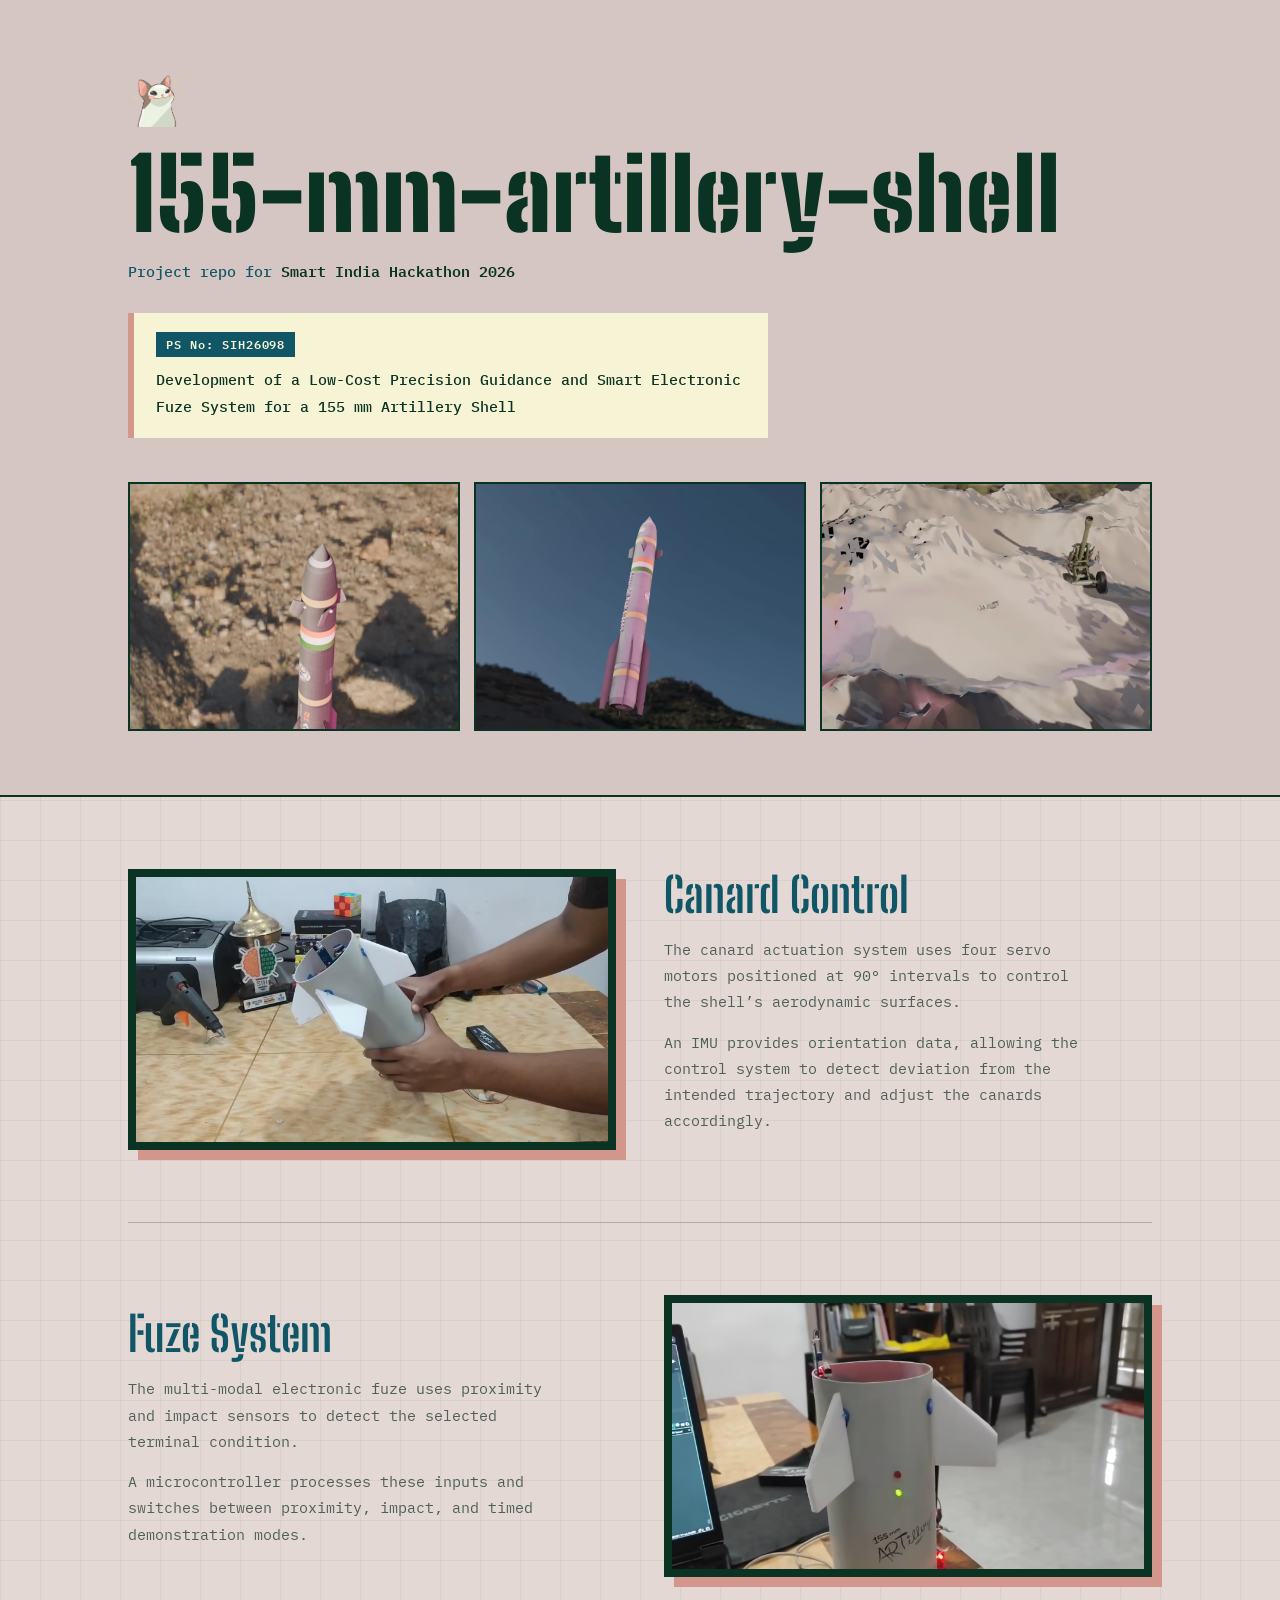
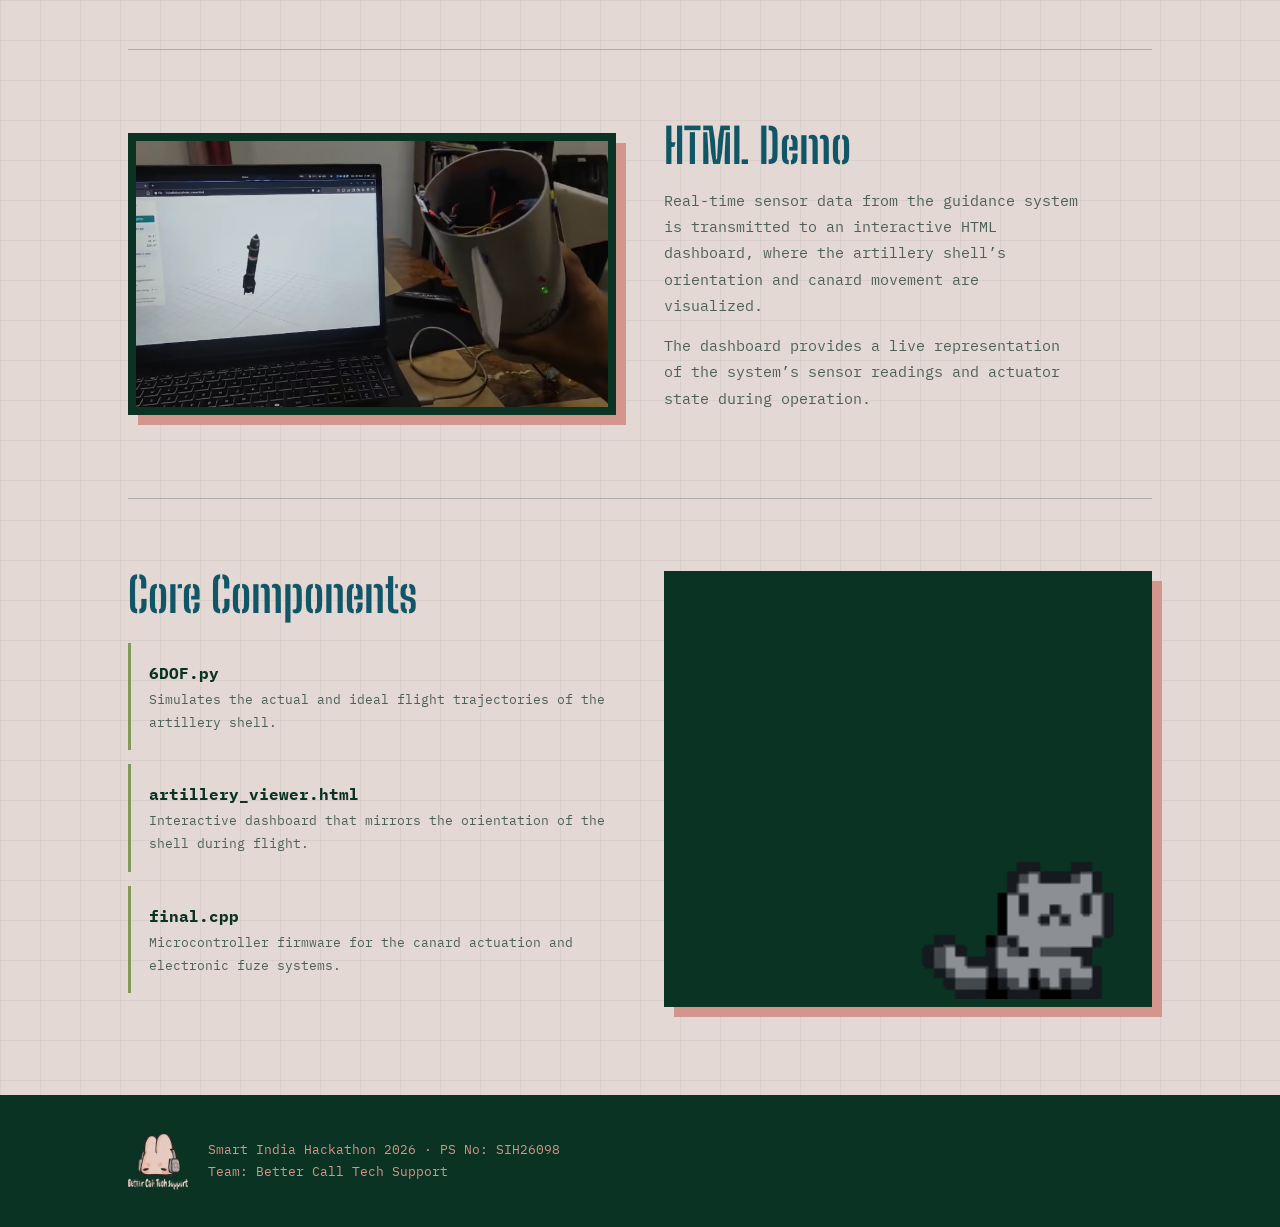
==== index.html @ 34a6c44f "Add files via upload" ====
<!DOCTYPE html>
<html lang="en">

<head>
    <meta charset="UTF-8">
    <meta name="viewport" content="width=device-width, initial-scale=1">
    <title>155-mm-artillery-shell · Smart India Hackathon 2026</title>
    <link rel="icon" href="assets/images/catt.png">
    <link rel="preconnect" href="https://fonts.googleapis.com">
    <link rel="preconnect" href="https://fonts.gstatic.com" crossorigin>
    <link
        href="https://fonts.googleapis.com/css2?family=Big+Shoulders+Stencil+Display:wght@700;900&family=IBM+Plex+Mono:wght@400;500;600&display=swap"
        rel="stylesheet">
    <link rel="stylesheet" href="style.css">
</head>

<body>

    <header class="hero">
        <div class="wrap">
            <img class="hero-logo" src="assets/images/catt.png" alt="Project logo">
            <h1>155-mm-artillery-shell</h1>
            <p class="event">Project repo for <em>Smart India Hackathon 2026</em></p>
            <div class="brief">
                <span class="brief-id">PS No: SIH26098</span>
                <p><em>Development of a Low-Cost Precision Guidance and Smart Electronic Fuze System for a 155 mm
                        Artillery Shell</em></p>
            </div>
            <div class="reel">
                <img src="assets/demo-videos/canard-view.avif" alt="Canard view">
                <img src="assets/demo-videos/skyview.avif" alt="Sky view">
                <img src="assets/demo-videos/artillery-impact.avif" alt="Artillery impact">
            </div>
        </div>
    </header>

    <main class="wrap">

        <section class="feature">
            <figure class="frame"><img src="assets/demo-videos/canard-demo.avif" alt="Canard control demo"></figure>
            <div class="copy">
                <h2>Canard Control</h2>
                <p>The canard actuation system uses four servo motors positioned at 90° intervals to control the shell’s
                    aerodynamic surfaces.</p>
                <p>An IMU provides orientation data, allowing the control system to detect deviation from the intended
                    trajectory and adjust the canards accordingly.</p>
            </div>
        </section>

        <section class="feature flip">
            <figure class="frame"><img src="assets/demo-videos/fuze-system.avif" alt="Fuze system demo"></figure>
            <div class="copy">
                <h2>Fuze System</h2>
                <p>The multi-modal electronic fuze uses proximity and impact sensors to detect the selected terminal
                    condition.</p>
                <p>A microcontroller processes these inputs and switches between proximity, impact, and timed
                    demonstration modes.</p>
            </div>
        </section>

        <section class="feature">
            <figure class="frame"><img src="assets/demo-videos/digital-demo.avif" alt="HTML dashboard demo"></figure>
            <div class="copy">
                <h2>HTML Demo</h2>
                <p>Real-time sensor data from the guidance system is transmitted to an interactive HTML dashboard, where
                    the artillery shell’s orientation and canard movement are visualized.</p>
                <p>The dashboard provides a live representation of the system’s sensor readings and actuator state
                    during operation.</p>
            </div>
        </section>

        <section class="components">
            <div class="comp-list">
                <h2>Core Components</h2>
                <a class="comp" href="https://github.com/osgilliath/SIH26-project-repo/blob/main/6DOF.py">
                    <strong>6DOF.py</strong>
                    <span>Simulates the actual and ideal flight trajectories of the artillery shell.</span>
                </a>
                <a class="comp" href="https://github.com/osgilliath/SIH26-project-repo/blob/main/artillery_viewer.html">
                    <strong>artillery_viewer.html</strong>
                    <span>Interactive dashboard that mirrors the orientation of the shell during flight.</span>
                </a>
                <a class="comp" href="https://github.com/osgilliath/SIH26-project-repo/blob/main/final.cpp">
                    <strong>final.cpp</strong>
                    <span>Microcontroller firmware for the canard actuation and electronic fuze systems.</span>
                </a>
            </div>
            <figure class="frame"><img src="assets/images/cattgit.avif" alt="Project illustration"></figure>
        </section>

    </main>

    <footer>
        <div class="wrap foot">
            <img src="assets/images/logo-w.png" alt="Team logo">
            <p>Smart India Hackathon 2026 · PS No: SIH26098<br>Team: Better Call Tech Support</p>
        </div>
    </footer>

</body>

</html>
---- style.css ----
:root {
    --dark: #0A3323;
    --moss: #839958;
    --beige: #F7F4D5;
    --rosy: #D3968C;
    --midnight: #105666;
    --bg: #E4D8D5;
    --bg-deep: #D6C6C3;
    --ink: #0A3323;
    --muted: #4d5f56;
    --display: "Big Shoulders Stencil Display", "Impact", sans-serif;
    --mono: "IBM Plex Mono", "SFMono-Regular", Consolas, monospace;
}

* {
    box-sizing: border-box;
    margin: 0;
    padding: 0
}

html {
    scroll-behavior: smooth
}

body {
    font-family: var(--mono);
    font-size: 15px;
    line-height: 1.75;
    color: var(--ink);
    background: var(--bg);
    background-image: linear-gradient(rgba(10, 51, 35, .05) 1px, transparent 1px), linear-gradient(90deg, rgba(10, 51, 35, .05) 1px, transparent 1px);
    background-size: 40px 40px;
}

.wrap {
    max-width: 1080px;
    margin: 0 auto;
    padding: 0 28px
}

img {
    display: block;
    max-width: 100%
}

em {
    font-style: normal
}

/* hero */
.hero {
    padding: 72px 0 64px;
    border-bottom: 2px solid var(--dark);
    background: var(--bg-deep)
}

.hero-logo {
    width: 60px;
    height: 55px;
    object-fit: contain;
    margin-bottom: 20px
}

h1 {
    font-family: var(--display);
    font-weight: 900;
    font-size: clamp(2.6rem, 8.5vw, 6.2rem);
    line-height: .95;
    letter-spacing: .01em;
    color: var(--dark);
}

.event {
    margin-top: 18px;
    color: var(--midnight);
    font-weight: 500
}

.event em {
    color: var(--dark);
    font-weight: 600
}

.brief {
    margin-top: 28px;
    max-width: 640px;
    padding: 18px 22px;
    background: var(--beige);
    border-left: 6px solid var(--rosy);
}

.brief-id {
    display: inline-block;
    font-size: 12px;
    font-weight: 600;
    letter-spacing: .08em;
    color: var(--beige);
    background: var(--midnight);
    padding: 2px 10px;
    margin-bottom: 10px
}

.brief p {
    color: var(--dark);
    font-weight: 500
}

.reel {
    display: grid;
    grid-template-columns: repeat(3, 1fr);
    gap: 14px;
    margin-top: 44px
}

.reel img {
    width: 100%;
    aspect-ratio: 4/3;
    object-fit: cover;
    border: 2px solid var(--dark);
    background: var(--dark)
}

/* features */
.feature {
    display: grid;
    grid-template-columns: 1fr 1fr;
    gap: 48px;
    align-items: center;
    padding: 72px 0;
    border-bottom: 1px solid rgba(10, 51, 35, .25)
}

.feature.flip .frame {
    order: 2
}

h2 {
    font-family: var(--display);
    font-weight: 700;
    font-size: clamp(2rem, 4.5vw, 3rem);
    line-height: 1;
    color: var(--midnight);
    margin-bottom: 18px
}

.copy p {
    color: var(--muted);
    margin-bottom: 14px;
    max-width: 46ch
}

.frame {
    position: relative;
    background: var(--dark);
    padding: 8px;
    box-shadow: 10px 10px 0 var(--rosy)
}

.frame img {
    width: 100%
}

/* components */
.components {
    display: grid;
    grid-template-columns: 1fr 1fr;
    gap: 48px;
    align-items: center;
    padding: 72px 0 88px
}

.comp-list h2 {
    margin-bottom: 24px
}

.comp {
    display: block;
    padding: 16px 0 16px 18px;
    border-left: 3px solid var(--moss);
    margin-bottom: 14px;
    text-decoration: none;
    color: inherit;
    transition: border-color .2s, background .2s, padding-left .2s
}

.comp strong {
    display: block;
    font-size: 16px;
    color: var(--dark)
}

.comp span {
    display: block;
    font-size: 13px;
    color: var(--muted);
    margin-top: 2px
}

.comp:hover,
.comp:focus-visible {
    border-color: var(--rosy);
    background: var(--beige);
    padding-left: 24px;
    outline: none
}

.comp:focus-visible {
    outline: 2px solid var(--midnight);
    outline-offset: 2px
}

/* footer */
footer {
    background: var(--dark);
    color: var(--beige);
    padding: 36px 0
}

.foot {
    display: flex;
    align-items: center;
    gap: 20px
}

.foot img {
    width: 60px;
    height: 60px;
    object-fit: contain
}

.foot p {
    font-size: 13px;
    color: var(--rosy)
}

@media(max-width:820px) {

    .feature,
    .components {
        grid-template-columns: 1fr;
        gap: 32px;
        padding: 48px 0
    }

    .feature.flip .frame {
        order: 0
    }

    .reel {
        grid-template-columns: 1fr
    }

    .reel img {
        aspect-ratio: 16/9
    }

    .frame {
        box-shadow: 6px 6px 0 var(--rosy)
    }
}

@media(prefers-reduced-motion:reduce) {
    * {
        transition: none !important;
        scroll-behavior: auto !important
    }
}
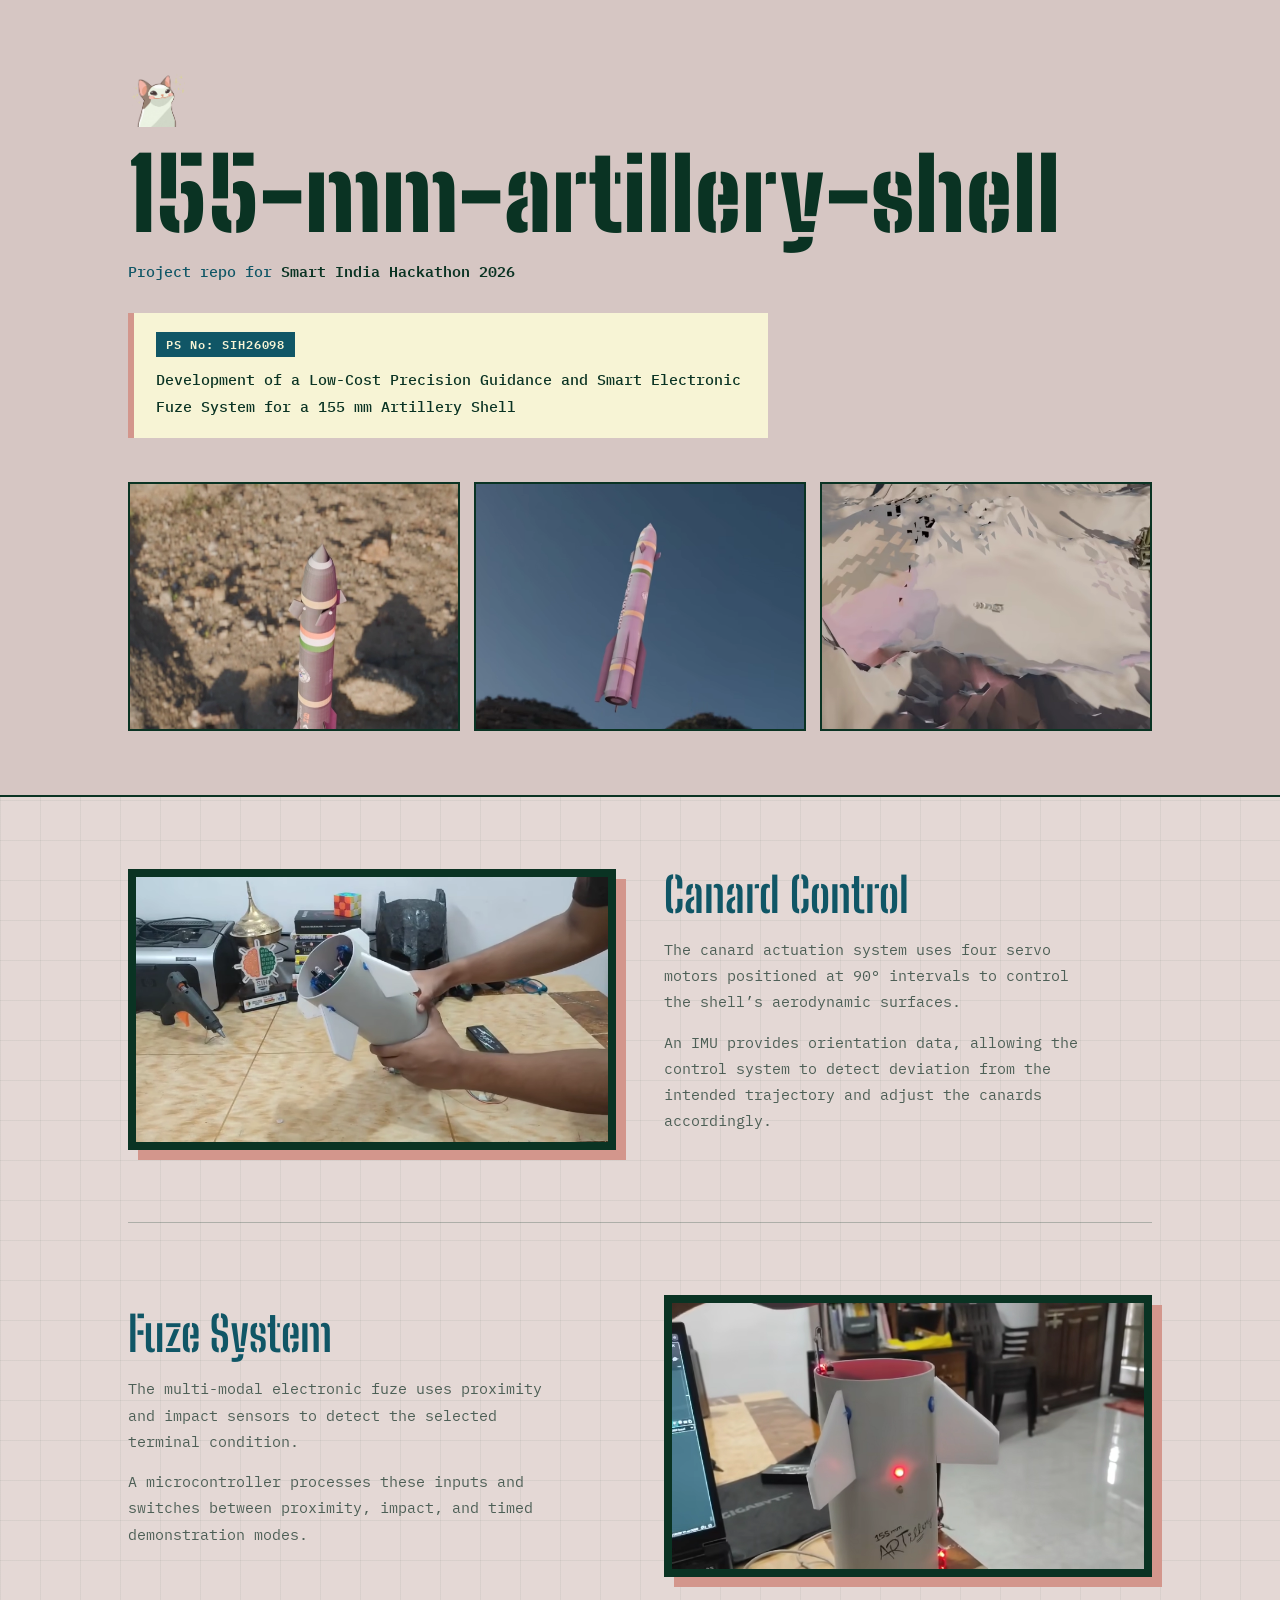
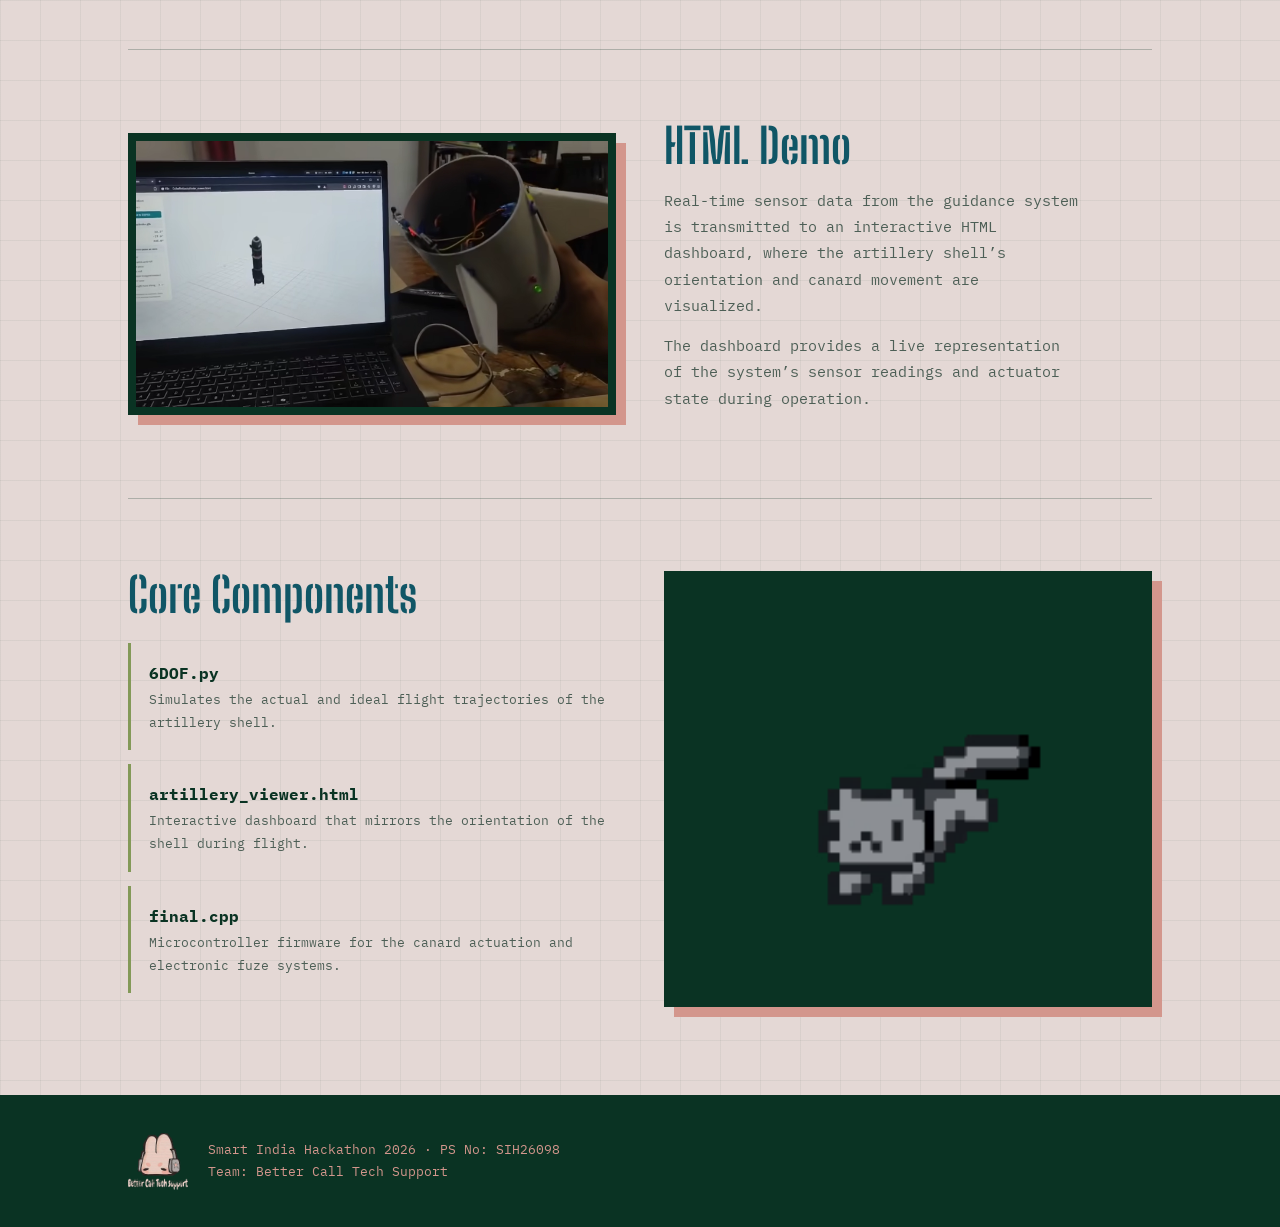
==== commit fb320a8e: "Rename website-code/index.html to index.html" ====
--- a/index.html
+++ b/index.html
@@ -99,4 +99,4 @@
 
 </body>
 
-</html>+</html>
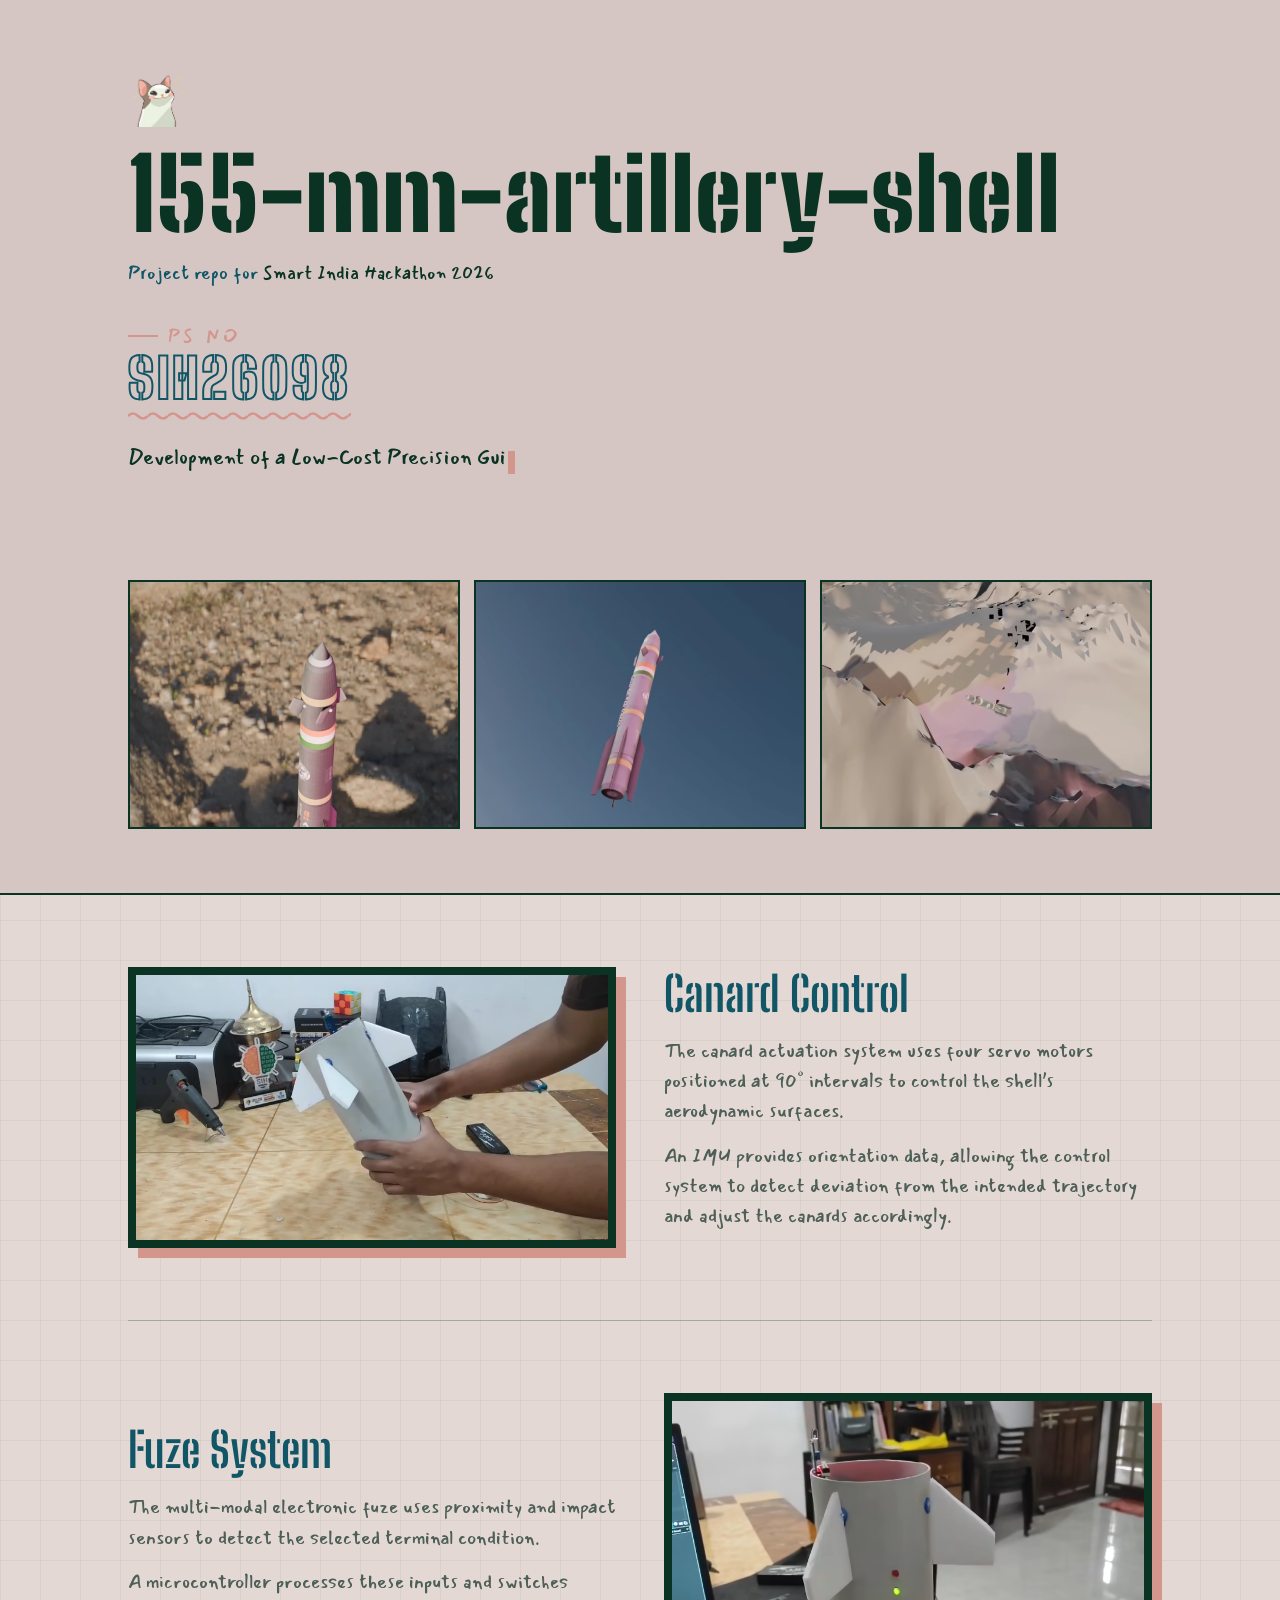
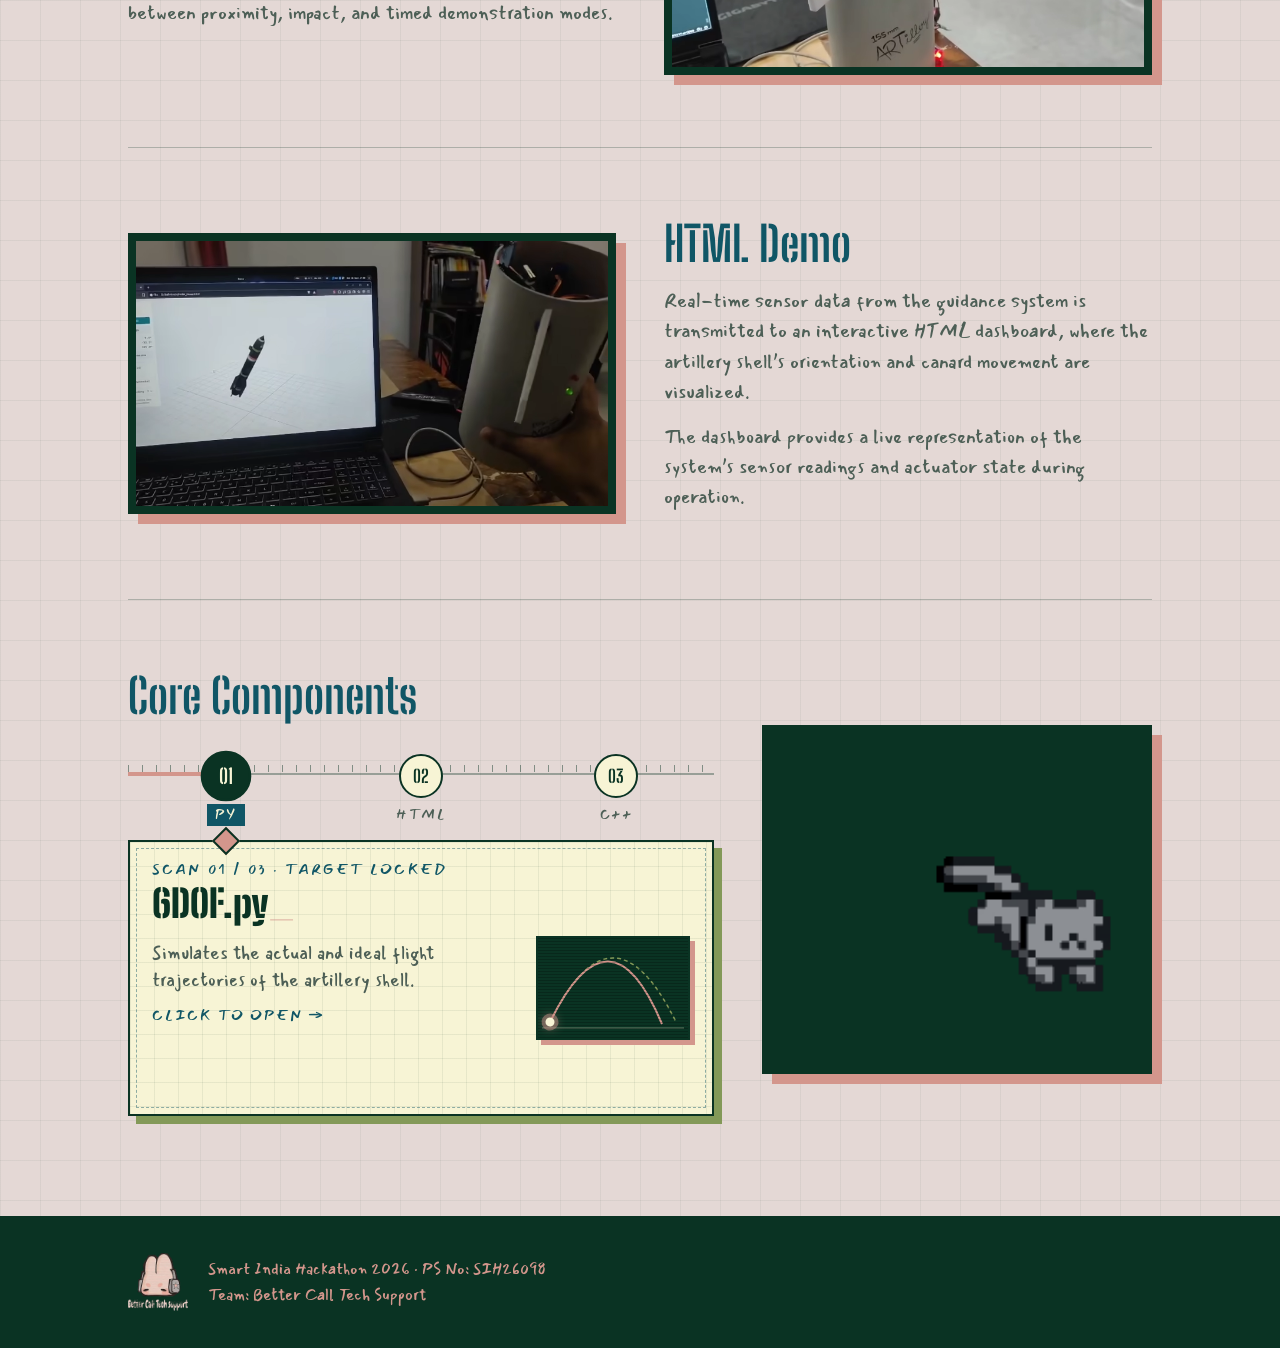
==== commit 88cb93f9: "Update index.html" ====
--- a/index.html
+++ b/index.html
@@ -8,9 +8,10 @@
     <link rel="icon" href="assets/images/catt.png">
     <link rel="preconnect" href="https://fonts.googleapis.com">
     <link rel="preconnect" href="https://fonts.gstatic.com" crossorigin>
-    <link
-        href="https://fonts.googleapis.com/css2?family=Big+Shoulders+Stencil+Display:wght@700;900&family=IBM+Plex+Mono:wght@400;500;600&display=swap"
+    <link <link <link
+        href="https://fonts.googleapis.com/css2?family=Big+Shoulders+Stencil+Display:wght@700;900&family=Mansalva&display=swap"
         rel="stylesheet">
+
     <link rel="stylesheet" href="style.css">
 </head>
 
@@ -22,9 +23,11 @@
             <h1>155-mm-artillery-shell</h1>
             <p class="event">Project repo for <em>Smart India Hackathon 2026</em></p>
             <div class="brief">
-                <span class="brief-id">PS No: SIH26098</span>
-                <p><em>Development of a Low-Cost Precision Guidance and Smart Electronic Fuze System for a 155 mm
-                        Artillery Shell</em></p>
+                <span class="brief-id"><small>PS No</small>SIH26098</span>
+                <p class="typed"
+                    aria-label="Development of a Low-Cost Precision Guidance and Smart Electronic Fuze System for a 155 mm Artillery Shell">
+                    Development of a Low-Cost Precision Guidance and Smart Electronic Fuze System for a 155 mm Artillery
+                    Shell</p>
             </div>
             <div class="reel">
                 <img src="assets/demo-videos/canard-view.avif" alt="Canard view">
@@ -33,7 +36,6 @@
             </div>
         </div>
     </header>
-
     <main class="wrap">
 
         <section class="feature">
@@ -72,18 +74,30 @@
         <section class="components">
             <div class="comp-list">
                 <h2>Core Components</h2>
-                <a class="comp" href="https://github.com/osgilliath/SIH26-project-repo/blob/main/6DOF.py">
-                    <strong>6DOF.py</strong>
-                    <span>Simulates the actual and ideal flight trajectories of the artillery shell.</span>
-                </a>
-                <a class="comp" href="https://github.com/osgilliath/SIH26-project-repo/blob/main/artillery_viewer.html">
-                    <strong>artillery_viewer.html</strong>
-                    <span>Interactive dashboard that mirrors the orientation of the shell during flight.</span>
-                </a>
-                <a class="comp" href="https://github.com/osgilliath/SIH26-project-repo/blob/main/final.cpp">
-                    <strong>final.cpp</strong>
-                    <span>Microcontroller firmware for the canard actuation and electronic fuze systems.</span>
-                </a>
+                <nav class="cards" aria-label="Core components">
+                    <a class="card" href="6DOF.py">
+                        <span class="card-tag">PY</span>
+                        <strong>6DOF.py</strong>
+                        <span class="card-desc">Simulates the actual and ideal flight trajectories of the artillery
+                            shell.</span>
+                        <span class="card-arrow" aria-hidden="true">→</span>
+                    </a>
+                    <a class="card"
+                        href="https://github.com/arwrarwr/SIH26-project-repo/blob/main/artillery_viewer.html">
+                        <span class="card-tag">HTML</span>
+                        <strong>artillery_viewer.html</strong>
+                        <span class="card-desc">Interactive dashboard that mirrors the orientation of the shell during
+                            flight.</span>
+                        <span class="card-arrow" aria-hidden="true">→</span>
+                    </a>
+                    <a class="card" href="final.cpp">
+                        <span class="card-tag">C++</span>
+                        <strong>final.cpp</strong>
+                        <span class="card-desc">Microcontroller firmware for the canard actuation and electronic fuze
+                            systems.</span>
+                        <span class="card-arrow" aria-hidden="true">→</span>
+                    </a>
+                </nav>
             </div>
             <figure class="frame"><img src="assets/images/cattgit.avif" alt="Project illustration"></figure>
         </section>
@@ -97,6 +111,21 @@
         </div>
     </footer>
 
+    <script>
+        (function () {
+            var el = document.querySelector('.typed');
+            if (!el || window.matchMedia('(prefers-reduced-motion: reduce)').matches) return;
+            var text = el.textContent, i = 0;
+            el.textContent = '';
+            el.classList.add('typing');
+            (function tick() {
+                el.textContent = text.slice(0, ++i);
+                if (i < text.length) setTimeout(tick, 28);
+                else el.classList.add('done');
+            })();
+        })();
+    </script>
+
 </body>
 
 </html>
--- a/style.css
+++ b/style.css
@@ -9,7 +9,7 @@
     --ink: #0A3323;
     --muted: #4d5f56;
     --display: "Big Shoulders Stencil Display", "Impact", sans-serif;
-    --mono: "IBM Plex Mono", "SFMono-Regular", Consolas, monospace;
+    --mono: "Mansalva", "Segoe Print", "Comic Sans MS", cursive;
 }
 
 * {
@@ -24,8 +24,8 @@
 
 body {
     font-family: var(--mono);
-    font-size: 15px;
-    line-height: 1.75;
+    font-size: 19px;
+    line-height: 1.6;
     color: var(--ink);
     background: var(--bg);
     background-image: linear-gradient(rgba(10, 51, 35, .05) 1px, transparent 1px), linear-gradient(90deg, rgba(10, 51, 35, .05) 1px, transparent 1px);
@@ -47,7 +47,7 @@
     font-style: normal
 }
 
-/* hero */
+/* ---------- hero ---------- */
 .hero {
     padding: 72px 0 64px;
     border-bottom: 2px solid var(--dark);
@@ -73,36 +73,101 @@
 .event {
     margin-top: 18px;
     color: var(--midnight);
-    font-weight: 500
+    font-size: 18px;
 }
 
 .event em {
     color: var(--dark);
-    font-weight: 600
-}
-
+}
+
+/* ---------- animated brief (no box) ---------- */
 .brief {
     margin-top: 28px;
     max-width: 640px;
-    padding: 18px 22px;
-    background: var(--beige);
-    border-left: 6px solid var(--rosy);
-}
-
+    position: relative
+}
+
+/* outlined number + drawn underline (no box) */
 .brief-id {
+    position: relative;
+    display: inline-flex;
+    flex-direction: column;
+    align-items: flex-start;
+    margin: 0 0 20px;
+    padding: 0 0 16px;
+    font-family: var(--display);
+    font-weight: 900;
+    font-size: clamp(2.2rem, 6vw, 3.4rem);
+    line-height: 1;
+    letter-spacing: .05em;
+    color: transparent;
+    -webkit-text-stroke: 2px var(--midnight);
+    transition: color .3s;
+}
+
+.brief-id small {
+    display: flex;
+    align-items: center;
+    gap: 10px;
+    margin-bottom: 6px;
+    font-family: var(--mono);
+    font-weight: 400;
+    font-size: 18px;
+    letter-spacing: .22em;
+    text-transform: uppercase;
+    color: var(--rosy);
+    -webkit-text-stroke: 0;
+}
+
+.brief-id small::before {
+    content: "";
+    width: 30px;
+    height: 2px;
+    background: var(--rosy)
+}
+
+/* wavy underline */
+.brief-id::after {
+    content: "";
+    position: absolute;
+    left: 0;
+    bottom: 0;
+    width: 100%;
+    height: 10px;
+    background: url("data:image/svg+xml,%3Csvg xmlns='http://www.w3.org/2000/svg' viewBox='0 0 20 10'%3E%3Cpath d='M0 5Q5 0 10 5T20 5' fill='none' stroke='%23D3968C' stroke-width='2.5'/%3E%3C/svg%3E") repeat-x 0 0/20px 10px;
+    animation: draw 1s .5s ease both;
+}
+
+.brief-id:hover {
+    color: var(--midnight)
+}
+
+@keyframes draw {
+    from {
+        clip-path: inset(0 100% 0 0)
+    }
+}
+
+/* typed problem statement */
+.typed {
+    color: var(--dark);
+    font-size: 21px;
+    min-height: 4.5em
+}
+
+.typed.typing::after {
+    content: "";
     display: inline-block;
-    font-size: 12px;
-    font-weight: 600;
-    letter-spacing: .08em;
-    color: var(--beige);
-    background: var(--midnight);
-    padding: 2px 10px;
-    margin-bottom: 10px
-}
-
-.brief p {
-    color: var(--dark);
-    font-weight: 500
+    width: .55ch;
+    height: 1.1em;
+    margin-left: 2px;
+    background: var(--rosy);
+    vertical-align: text-bottom;
+    animation: blink .8s steps(1) infinite;
+}
+
+.typed.done::after {
+    animation: blink .8s steps(1) 4, fadeOut .3s ease 3.4s forwards
 }
 
 .reel {
@@ -120,7 +185,7 @@
     background: var(--dark)
 }
 
-/* features */
+/* ---------- features ---------- */
 .feature {
     display: grid;
     grid-template-columns: 1fr 1fr;
@@ -160,56 +225,317 @@
     width: 100%
 }
 
-/* components */
+/* ---------- components: technical scanner ---------- */
 .components {
     display: grid;
-    grid-template-columns: 1fr 1fr;
+    grid-template-columns: 1.5fr 1fr;
     gap: 48px;
     align-items: center;
     padding: 72px 0 88px
 }
 
 .comp-list h2 {
-    margin-bottom: 24px
-}
-
-.comp {
-    display: block;
-    padding: 16px 0 16px 18px;
-    border-left: 3px solid var(--moss);
-    margin-bottom: 14px;
+    margin-bottom: 28px
+}
+
+.cards {
+    --axis-h: 92px;
+    --disp-h: 272px;
+    --node-cy: 26px;
+    position: relative;
+    display: grid;
+    grid-template-columns: repeat(3, 1fr);
+    padding-bottom: calc(var(--disp-h) + 16px);
+    counter-reset: node;
+    /* axis: progress fill, base line, tick marks */
+    background-image:
+        linear-gradient(var(--rosy), var(--rosy)),
+        linear-gradient(rgba(10, 51, 35, .35), rgba(10, 51, 35, .35)),
+        repeating-linear-gradient(90deg, rgba(10, 51, 35, .45) 0 1px, transparent 1px 14px);
+    background-repeat: no-repeat;
+    background-position: 0 calc(var(--node-cy) - 2px), 0 calc(var(--node-cy) - 1px), 0 calc(var(--node-cy) - 9px);
+    background-size: 16.667% 4px, 100% 2px, 100% 7px;
+    transition: background-size .45s cubic-bezier(.7, 0, .2, 1);
+}
+
+.cards:has(.card:nth-child(2):is(:hover, :focus-visible)) {
+    background-size: 50% 4px, 100% 2px, 100% 7px
+}
+
+.cards:has(.card:nth-child(3):is(:hover, :focus-visible)) {
+    background-size: 83.333% 4px, 100% 2px, 100% 7px
+}
+
+/* central display panel */
+.cards::before {
+    content: "";
+    position: absolute;
+    left: 0;
+    right: 0;
+    top: var(--axis-h);
+    height: var(--disp-h);
+    background:
+        linear-gradient(rgba(10, 51, 35, .07) 1px, transparent 1px) 0 0/24px 24px,
+        linear-gradient(90deg, rgba(10, 51, 35, .07) 1px, transparent 1px) 0 0/24px 24px,
+        var(--beige);
+    border: 2px solid var(--dark);
+    outline: 1px dashed rgba(16, 86, 102, .45);
+    outline-offset: -9px;
+    box-shadow: 8px 8px 0 var(--moss);
+    transition: box-shadow .3s;
+}
+
+.cards:has(.card:is(:hover, :focus-visible))::before {
+    box-shadow: 8px 8px 0 var(--rosy)
+}
+
+/* scanner head: slides along the panel edge to the active node */
+.cards::after {
+    content: "";
+    position: absolute;
+    top: calc(var(--axis-h) - 9px);
+    left: 16.667%;
+    width: 16px;
+    height: 16px;
+    background: var(--rosy);
+    border: 2px solid var(--dark);
+    transform: translateX(-50%) rotate(45deg);
+    pointer-events: none;
+    transition: left .45s cubic-bezier(.7, 0, .2, 1);
+}
+
+.cards:has(.card:nth-child(2):is(:hover, :focus-visible))::after {
+    left: 50%
+}
+
+.cards:has(.card:nth-child(3):is(:hover, :focus-visible))::after {
+    left: 83.333%
+}
+
+/* node (the card's own box is the hit area) */
+.card {
+    position: static;
+    display: flex;
+    flex-direction: column;
+    align-items: center;
+    height: var(--axis-h);
+    counter-increment: node;
     text-decoration: none;
     color: inherit;
-    transition: border-color .2s, background .2s, padding-left .2s
-}
-
-.comp strong {
+    outline: none;
+}
+
+.card::before {
+    content: counter(node, decimal-leading-zero);
+    margin-top: 6px;
+    width: 40px;
+    height: 40px;
+    display: grid;
+    place-items: center;
+    border-radius: 50%;
+    background: var(--beige);
+    border: 2px solid var(--dark);
+    font: 700 18px/1 var(--display);
+    color: var(--dark);
+    transition: transform .25s, background .25s, color .25s;
+}
+
+.card:focus-visible::before {
+    outline: 2px solid var(--midnight);
+    outline-offset: 4px
+}
+
+.card-tag {
+    margin-top: 6px;
+    padding: 0 8px;
+    font-size: 14px;
+    letter-spacing: .1em;
+    color: var(--muted);
+    transition: background .25s, color .25s
+}
+
+/* display contents: hidden until their node is active */
+.card strong,
+.card-desc,
+.card-arrow,
+.card::after {
+    position: absolute;
+    visibility: hidden
+}
+
+/* invisible hit area over the panel + sweeping scan beam */
+.card::after {
+    content: "";
+    left: 0;
+    right: 0;
+    top: var(--axis-h);
+    height: var(--disp-h);
+    background: linear-gradient(90deg, transparent, rgba(211, 150, 140, .35) 70%, rgba(211, 150, 140, .85) 97%, transparent) no-repeat;
+    background-size: 90px 100%;
+    background-position: -90px 0;
+}
+
+.card strong {
+    left: 24px;
+    right: 24px;
+    top: calc(var(--axis-h) + 20px);
+    white-space: nowrap;
+    font-family: var(--display);
+    font-weight: 900;
+    font-size: clamp(1.7rem, 4vw, 2.4rem);
+    line-height: 1;
+    color: var(--dark);
+}
+
+.card strong::before {
+    content: "SCAN " counter(node, decimal-leading-zero) " / 03 · TARGET LOCKED";
     display: block;
-    font-size: 16px;
-    color: var(--dark)
-}
-
-.comp span {
+    margin-bottom: 6px;
+    font: 400 15px/1.2 var(--mono);
+    letter-spacing: .14em;
+    color: var(--midnight);
+}
+
+.card strong::after {
+    content: "_";
+    color: var(--rosy);
+    animation: blink 1s steps(1) infinite
+}
+
+.card-desc {
+    left: 24px;
+    top: calc(var(--axis-h) + 100px);
+    width: calc(100% - 154px - 68px);
+    font-size: 18px;
+    line-height: 1.5;
+    color: var(--muted);
+}
+
+.card-desc::after {
+    content: "CLICK TO OPEN →";
     display: block;
-    font-size: 13px;
-    color: var(--muted);
-    margin-top: 2px
-}
-
-.comp:hover,
-.comp:focus-visible {
-    border-color: var(--rosy);
+    margin-top: 10px;
+    font-size: 15px;
+    letter-spacing: .12em;
+    color: var(--midnight);
+    animation: nudge 1.4s ease-in-out infinite;
+}
+
+/* preview screen (the old arrow span becomes a mini monitor) */
+.card-arrow {
+    top: calc(var(--axis-h) + 96px);
+    right: 24px;
+    width: 154px;
+    height: 104px;
+    overflow: hidden;
+    font-size: 0;
+    color: transparent;
+    background-color: var(--dark);
+    border: 2px solid var(--dark);
+    box-shadow: 5px 5px 0 var(--rosy);
+    background-size: 100% 100%;
+    background-repeat: no-repeat;
+}
+
+.card-arrow::before {
+    /* CRT scanlines */
+    content: "";
+    position: absolute;
+    inset: 0;
+    background: repeating-linear-gradient(0deg, rgba(0, 0, 0, .22) 0 1px, transparent 1px 3px);
+}
+
+/* 01: ideal vs actual trajectory, shell flies the arc */
+.card:nth-child(1) .card-arrow {
+    background-image: url("data:image/svg+xml,%3Csvg xmlns='http://www.w3.org/2000/svg' viewBox='0 0 150 100'%3E%3Cpath d='M12 84Q75 -44 138 84' fill='none' stroke='%23839958' stroke-width='1.5' stroke-dasharray='4 3'/%3E%3Cpath d='M12 84Q72 -38 124 86' fill='none' stroke='%23D3968C' stroke-width='2'/%3E%3Cpath d='M4 90H146' stroke='%23F7F4D5' stroke-opacity='.4'/%3E%3C/svg%3E");
+}
+
+.card:nth-child(1) .card-arrow::after {
+    content: "";
+    position: absolute;
+    left: 0;
+    top: 0;
+    width: 9px;
+    height: 9px;
+    border-radius: 50%;
     background: var(--beige);
-    padding-left: 24px;
-    outline: none
-}
-
-.comp:focus-visible {
-    outline: 2px solid var(--midnight);
-    outline-offset: 2px
-}
-
-/* footer */
+    box-shadow: 0 0 0 4px rgba(211, 150, 140, .45), 0 0 12px var(--rosy);
+    offset-path: path("M12 84 Q72 -38 124 86");
+    animation: fly 2.8s cubic-bezier(.4, 0, .6, 1) infinite;
+}
+
+/* 02: attitude gauge with a tilting shell */
+.card:nth-child(2) .card-arrow {
+    background-image: url("data:image/svg+xml,%3Csvg xmlns='http://www.w3.org/2000/svg' viewBox='0 0 150 100'%3E%3Ccircle cx='75' cy='50' r='40' fill='none' stroke='%23839958' stroke-width='1.5'/%3E%3Ccircle cx='75' cy='50' r='26' fill='none' stroke='%23839958' stroke-opacity='.5' stroke-dasharray='2 3'/%3E%3Cpath d='M25 50H125M75 0V100' stroke='%23839958' stroke-opacity='.4'/%3E%3C/svg%3E");
+}
+
+.card:nth-child(2) .card-arrow::after {
+    content: "";
+    position: absolute;
+    left: 50%;
+    top: 50%;
+    width: 70px;
+    height: 18px;
+    margin: -9px 0 0 -35px;
+    background: linear-gradient(90deg, var(--beige) 0 20%, var(--rosy) 20% 30%, var(--beige) 30%);
+    border-radius: 4px 100% 100% 4px/50%;
+    animation: tilt 3.2s ease-in-out infinite alternate;
+}
+
+/* 03: PWM trace with a sweeping read head */
+.card:nth-child(3) .card-arrow {
+    background-image: url("data:image/svg+xml,%3Csvg xmlns='http://www.w3.org/2000/svg' viewBox='0 0 150 100'%3E%3Cpolyline points='0,70 10,70 10,30 30,30 30,70 50,70 50,30 78,30 78,70 98,70 98,30 118,30 118,70 138,70 138,30 150,30' fill='none' stroke='%23839958' stroke-width='2'/%3E%3Cpath d='M0 85H150' stroke='%23F7F4D5' stroke-opacity='.3' stroke-dasharray='3 3'/%3E%3C/svg%3E");
+}
+
+.card:nth-child(3) .card-arrow::after {
+    content: "";
+    position: absolute;
+    top: 0;
+    bottom: 0;
+    left: 0;
+    width: 2px;
+    background: var(--rosy);
+    box-shadow: 0 0 10px var(--rosy);
+    animation: trace 2.4s linear infinite;
+}
+
+/* active node: hovered, focused, or node 01 by default */
+.card:is(:hover, :focus-visible),
+.cards:not(:has(.card:is(:hover, :focus-visible))) .card:first-child {
+    &::before {
+        background: var(--dark);
+        color: var(--beige);
+        transform: scale(1.15);
+        animation: ping 1.6s ease-out infinite
+    }
+
+    & .card-tag {
+        background: var(--midnight);
+        color: var(--beige)
+    }
+
+    &::after {
+        visibility: visible;
+        animation: beam 2.8s .4s infinite
+    }
+
+    & strong {
+        visibility: visible;
+        animation: reveal .5s cubic-bezier(.2, .7, .2, 1) both
+    }
+
+    & .card-desc {
+        visibility: visible;
+        animation: reveal .5s .08s cubic-bezier(.2, .7, .2, 1) both
+    }
+
+    & .card-arrow {
+        visibility: visible;
+        animation: pop .45s .16s ease both
+    }
+}
+
+/* ---------- footer ---------- */
 footer {
     background: var(--dark);
     color: var(--beige);
@@ -229,10 +555,124 @@
 }
 
 .foot p {
-    font-size: 13px;
+    font-size: 16px;
     color: var(--rosy)
 }
 
+/* ---------- animations ---------- */
+@keyframes blink {
+    50% {
+        opacity: 0
+    }
+}
+
+@keyframes fadeOut {
+    to {
+        opacity: 0
+    }
+}
+
+@keyframes stampDown {
+    0% {
+        opacity: 0;
+        transform: rotate(-30deg) scale(2.2)
+    }
+
+    60% {
+        opacity: 1;
+        transform: rotate(-10deg) scale(.94)
+    }
+
+    100% {
+        opacity: 1;
+        transform: rotate(-12deg) scale(1)
+    }
+}
+
+@keyframes reveal {
+    from {
+        opacity: 0;
+        clip-path: inset(-6px 100% -6px 0);
+        transform: translateX(-10px)
+    }
+
+    to {
+        opacity: 1;
+        clip-path: inset(-6px);
+        transform: none
+    }
+}
+
+@keyframes pop {
+    from {
+        opacity: 0;
+        transform: scale(.85)
+    }
+
+    to {
+        opacity: 1;
+        transform: none
+    }
+}
+
+@keyframes ping {
+    from {
+        box-shadow: 0 0 0 0 rgba(211, 150, 140, .8)
+    }
+
+    to {
+        box-shadow: 0 0 0 14px rgba(211, 150, 140, 0)
+    }
+}
+
+@keyframes beam {
+    0% {
+        background-position: -90px 0
+    }
+
+    70%,
+    100% {
+        background-position: calc(100% + 90px) 0
+    }
+}
+
+@keyframes nudge {
+    50% {
+        transform: translateX(6px)
+    }
+}
+
+@keyframes fly {
+    from {
+        offset-distance: 0%
+    }
+
+    to {
+        offset-distance: 100%
+    }
+}
+
+@keyframes tilt {
+    from {
+        transform: rotate(-16deg)
+    }
+
+    to {
+        transform: rotate(14deg)
+    }
+}
+
+@keyframes trace {
+    from {
+        transform: translateX(0)
+    }
+
+    to {
+        transform: translateX(150px)
+    }
+}
+
+/* ---------- responsive ---------- */
 @media(max-width:820px) {
 
     .feature,
@@ -257,11 +697,31 @@
     .frame {
         box-shadow: 6px 6px 0 var(--rosy)
     }
-}
-
+
+    /* scanner: preview moves below the text */
+    .cards {
+        --disp-h: 372px
+    }
+
+    .card-desc {
+        width: calc(100% - 48px)
+    }
+
+    .card-arrow {
+        top: calc(var(--axis-h) + 242px);
+        right: auto;
+        left: 24px
+    }
+}
+
+/* ---------- reduced motion ---------- */
 @media(prefers-reduced-motion:reduce) {
-    * {
+
+    *,
+    *::before,
+    *::after {
+        animation: none !important;
         transition: none !important;
         scroll-behavior: auto !important
     }
-}+}
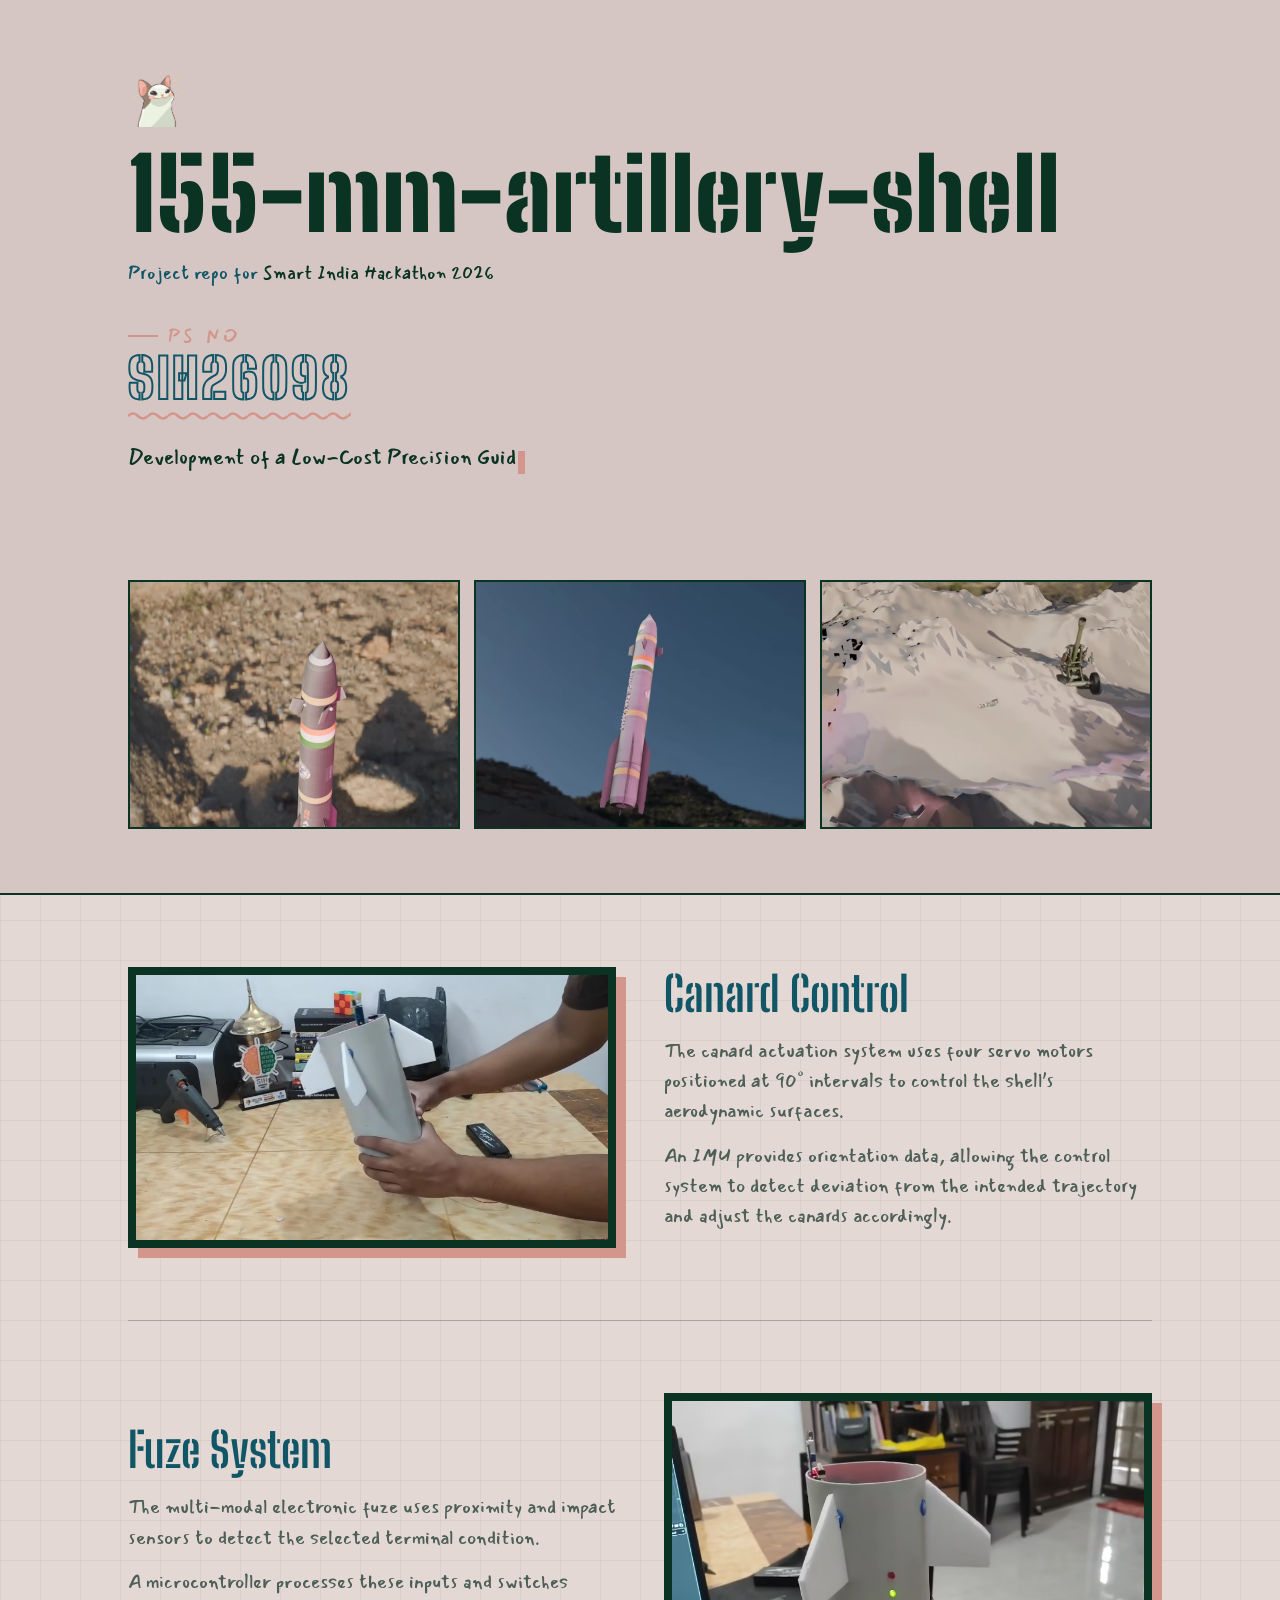
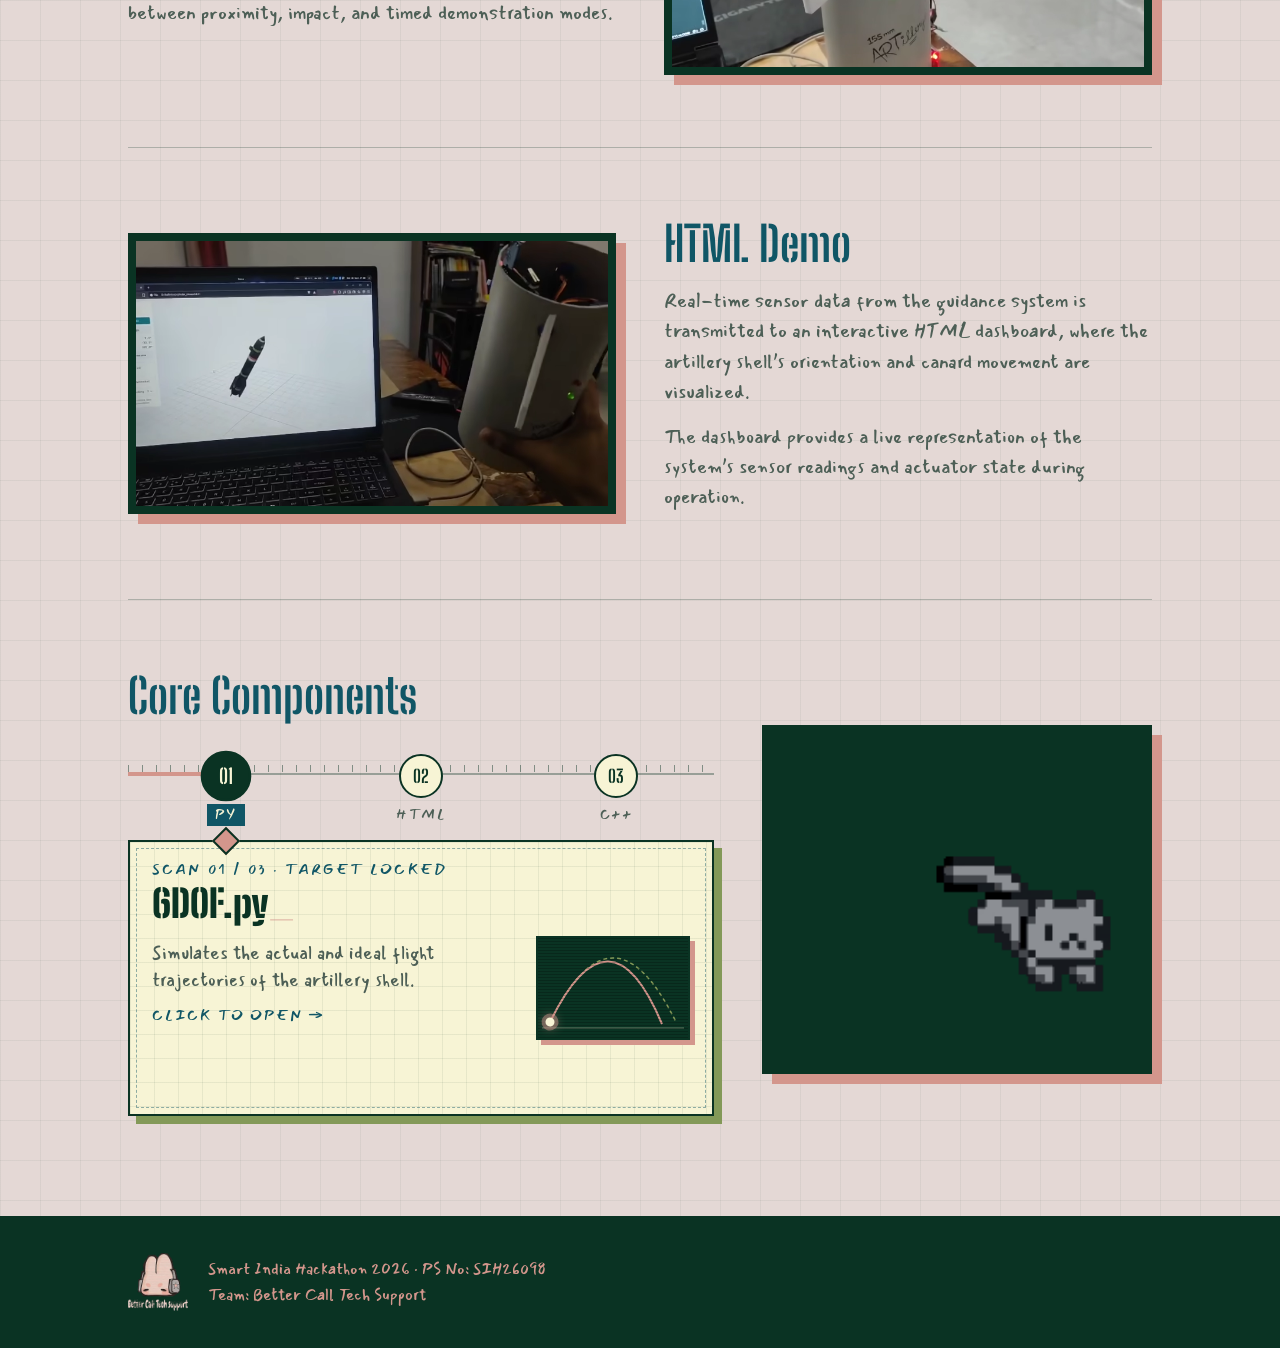
==== commit 0cd05e8a: "Add files via upload" ====
--- a/index.html
+++ b/index.html
@@ -128,4 +128,4 @@
 
 </body>
 
-</html>
+</html>
--- a/style.css
+++ b/style.css
@@ -724,4 +724,4 @@
         transition: none !important;
         scroll-behavior: auto !important
     }
-}
+}
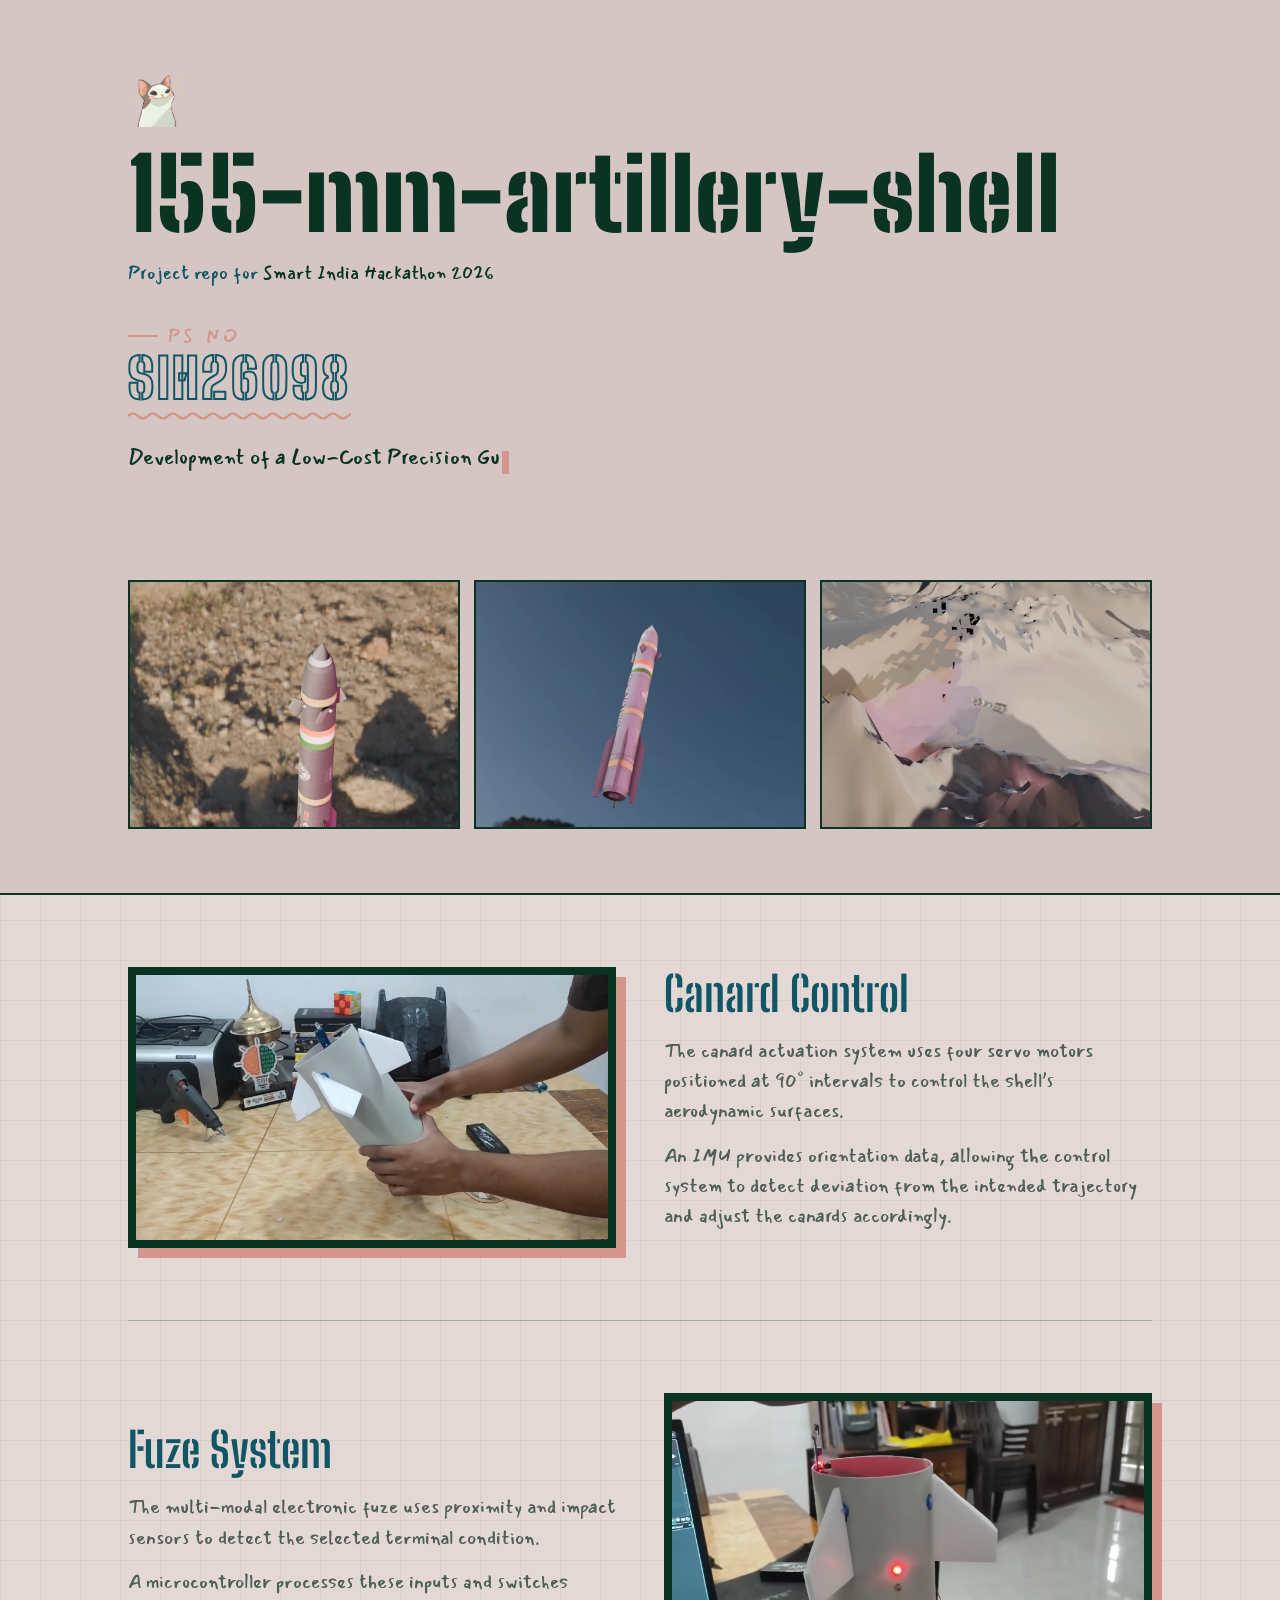
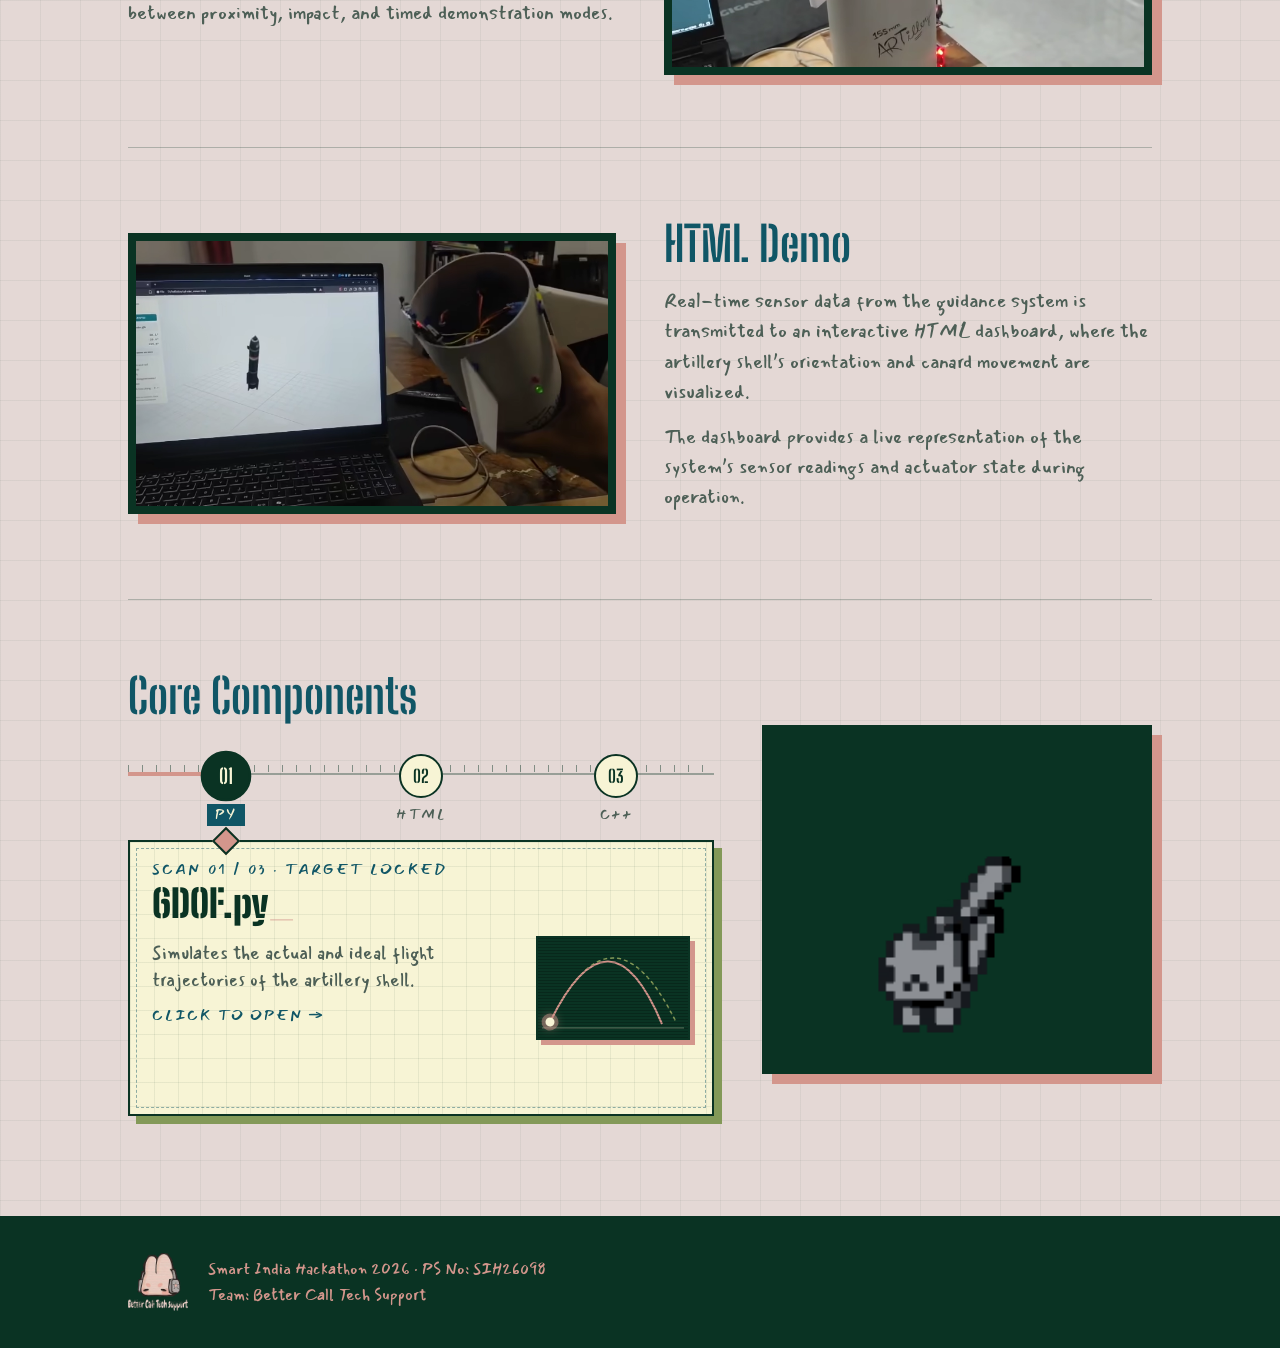
==== commit b9cd719b: "Update links to point to GitHub repository" ====
--- a/index.html
+++ b/index.html
@@ -75,7 +75,7 @@
             <div class="comp-list">
                 <h2>Core Components</h2>
                 <nav class="cards" aria-label="Core components">
-                    <a class="card" href="6DOF.py">
+                    <a class="card" href="https://github.com/arwrarwr/SIH26-project-repo/blob/main/6DOF.py">
                         <span class="card-tag">PY</span>
                         <strong>6DOF.py</strong>
                         <span class="card-desc">Simulates the actual and ideal flight trajectories of the artillery
@@ -90,7 +90,7 @@
                             flight.</span>
                         <span class="card-arrow" aria-hidden="true">→</span>
                     </a>
-                    <a class="card" href="final.cpp">
+                    <a class="card" href="https://github.com/arwrarwr/SIH26-project-repo/blob/main/final.cpp">
                         <span class="card-tag">C++</span>
                         <strong>final.cpp</strong>
                         <span class="card-desc">Microcontroller firmware for the canard actuation and electronic fuze
@@ -128,4 +128,4 @@
 
 </body>
 
-</html>+</html>
